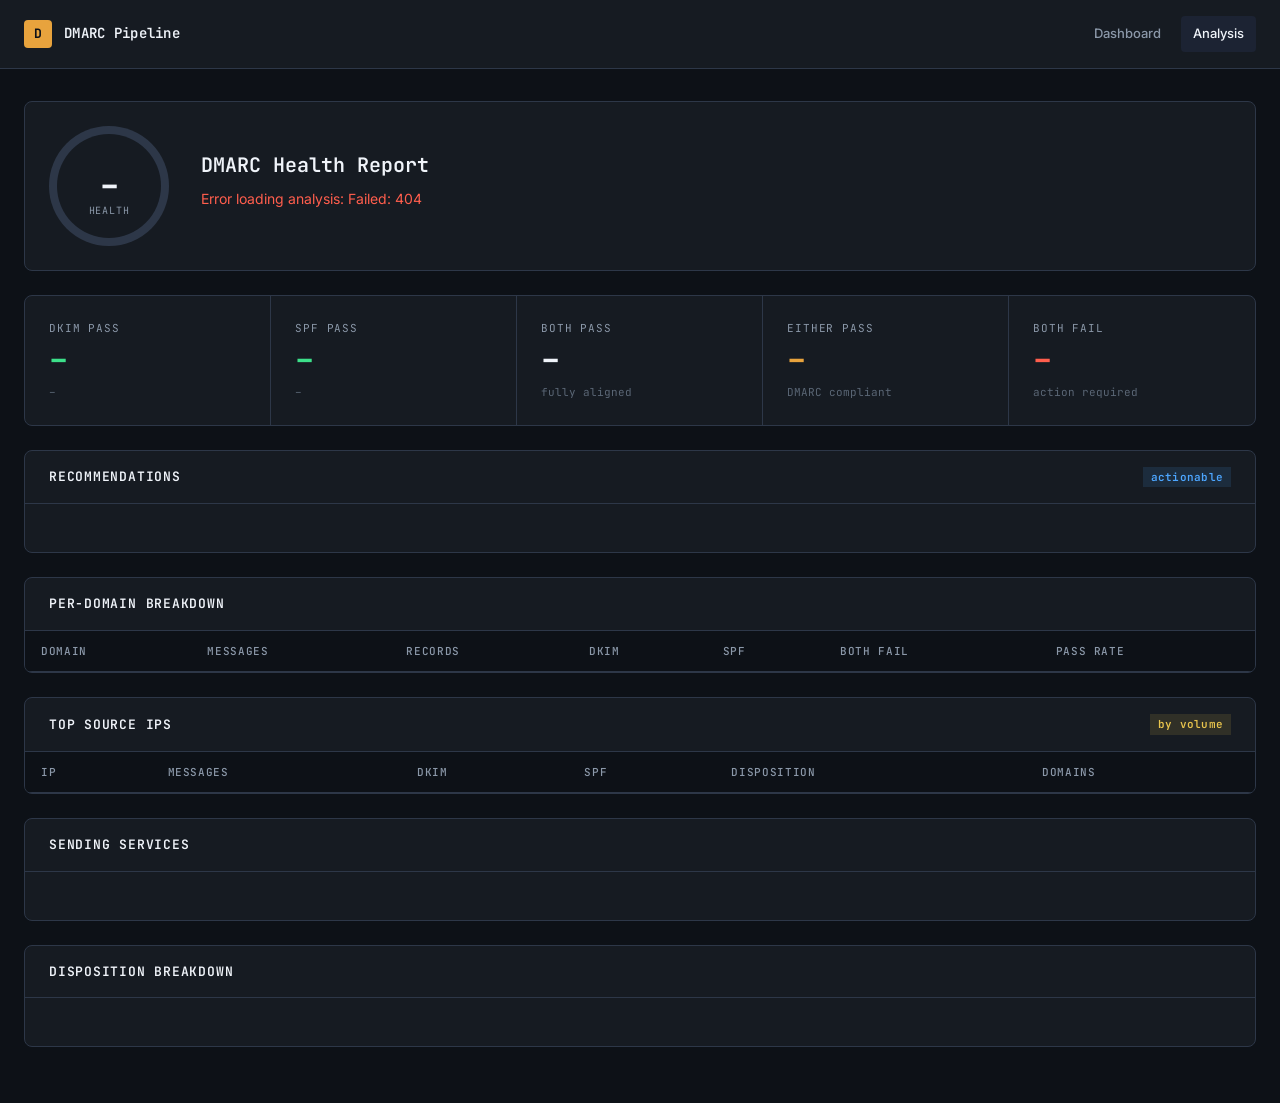
==== templates/analysis.html @ 2011dfd1 "DMARC Pipeline — production-ready release Features: - Multi-file zip support with per-file + collect" ====
<!DOCTYPE html>
<html lang="en">
<head>
  <meta charset="UTF-8" />
  <meta name="viewport" content="width=device-width, initial-scale=1.0" />
  <title>Analysis — DMARC Pipeline</title>
  <link rel="stylesheet" href="/static/style.css" />
</head>
<body>
  <!-- ── Top bar ─────────────────────────────────────────────────────────── -->
  <header class="topbar">
    <div class="topbar-brand">
      <div class="topbar-logo">D</div>
      <span>DMARC Pipeline</span>
    </div>
    <nav class="topbar-nav">
      <a href="/">Dashboard</a>
      <a href="/analysis" class="active">Analysis</a>
    </nav>
  </header>

  <div class="container">
    <!-- ── Health score hero ───────────────────────────────────────────────── -->
    <section class="card" id="health-card">
      <div class="card-body">
        <div style="display: grid; grid-template-columns: auto 1fr; gap: var(--sp-6); align-items: center;">
          <div id="health-ring" style="--score: 0;">
            <span id="health-score">–</span>
            <small>health</small>
          </div>
          <div>
            <h2 style="font-family: var(--font-display); font-size: 20px; font-weight: 600; margin-bottom: var(--sp-2);">
              DMARC Health Report
            </h2>
            <p id="summary-text" style="color: var(--muted); max-width: 70ch;">
              Loading analysis…
            </p>
            <div id="health-meta" style="margin-top: var(--sp-3); font-family: var(--font-utility); font-size: 12px; color: var(--subtle);"></div>
          </div>
        </div>
      </div>
    </section>

    <!-- ── Alignment overview ──────────────────────────────────────────────── -->
    <div class="stat-strip" id="alignment-strip">
      <div class="stat-cell">
        <div class="stat-label">DKIM pass</div>
        <div class="stat-value success" id="dkim-pass">–</div>
        <div class="stat-sub" id="dkim-rate">–</div>
      </div>
      <div class="stat-cell">
        <div class="stat-label">SPF pass</div>
        <div class="stat-value success" id="spf-pass">–</div>
        <div class="stat-sub" id="spf-rate">–</div>
      </div>
      <div class="stat-cell">
        <div class="stat-label">Both pass</div>
        <div class="stat-value" id="both-pass">–</div>
        <div class="stat-sub">fully aligned</div>
      </div>
      <div class="stat-cell">
        <div class="stat-label">Either pass</div>
        <div class="stat-value accent" id="either-pass">–</div>
        <div class="stat-sub" id="either-rate">DMARC compliant</div>
      </div>
      <div class="stat-cell">
        <div class="stat-label">Both fail</div>
        <div class="stat-value danger" id="both-fail">–</div>
        <div class="stat-sub">action required</div>
      </div>
    </div>

    <!-- ── Recommendations ─────────────────────────────────────────────────── -->
    <section class="card" id="recommendations-card">
      <div class="card-header">
        <div class="card-title">Recommendations</div>
        <span class="badge info">actionable</span>
      </div>
      <div id="recommendations" class="card-body"></div>
    </section>

    <!-- ── Per-domain breakdown ────────────────────────────────────────────── -->
    <section class="card">
      <div class="card-header">
        <div class="card-title">Per-domain breakdown</div>
      </div>
      <div class="table-wrap">
        <table id="domains-table">
          <thead>
            <tr>
              <th>Domain</th>
              <th>Messages</th>
              <th>Records</th>
              <th>DKIM</th>
              <th>SPF</th>
              <th>Both fail</th>
              <th>Pass rate</th>
            </tr>
          </thead>
          <tbody></tbody>
        </table>
      </div>
    </section>

    <!-- ── Top source IPs ──────────────────────────────────────────────────── -->
    <section class="card">
      <div class="card-header">
        <div class="card-title">Top source IPs</div>
        <span class="badge warn">by volume</span>
      </div>
      <div class="table-wrap">
        <table id="ips-table">
          <thead>
            <tr>
              <th>IP</th>
              <th>Messages</th>
              <th>DKIM</th>
              <th>SPF</th>
              <th>Disposition</th>
              <th>Domains</th>
            </tr>
          </thead>
          <tbody></tbody>
        </table>
      </div>
    </section>

    <!-- ── Sending services ────────────────────────────────────────────────── -->
    <section class="card">
      <div class="card-header">
        <div class="card-title">Sending services</div>
      </div>
      <div id="services" class="card-body"></div>
    </section>

    <!-- ── Disposition breakdown ───────────────────────────────────────────── -->
    <section class="card">
      <div class="card-header">
        <div class="card-title">Disposition breakdown</div>
      </div>
      <div id="dispositions" class="card-body"></div>
    </section>
  </div>

  <script src="/static/analysis.js"></script>
</body>
</html>
---- static/style.css ----
/* ═══════════════════════════════════════════════════════════════════════════
   DMARC Pipeline — Locked design system
   aesthetic: technical / utilitarian with industrial signage accents
   ═══════════════════════════════════════════════════════════════════════════ */

@import url('https://fonts.googleapis.com/css2?family=Inter:wght@400;500;600&family=JetBrains+Mono:wght@400;500;600;700&display=swap');

:root {
  /* ── Color (locked) ─────────────────────────────────────────────────────── */
  --bg: #0d1117;
  --surface: #161b22;
  --elevated: #1c2333;
  --border: #2d3748;
  --text: #f0f4fa;
  --muted: #8b98a9;
  --subtle: #5a6675;
  --accent: #e8a33d;
  --accent-dim: #3d3426;
  --success: #3ce08a;
  --danger: #ff5e4d;
  --warning: #e8c44d;
  --info: #4da6ff;

  /* ── Type (locked) ──────────────────────────────────────────────────────── */
  --font-display: 'JetBrains Mono', ui-monospace, 'SF Mono', monospace;
  --font-body: 'Inter', system-ui, -apple-system, sans-serif;
  --font-utility: 'JetBrains Mono', ui-monospace, monospace;

  /* ── Scales (locked) ────────────────────────────────────────────────────── */
  --sp-1: 4px; --sp-2: 8px; --sp-3: 12px; --sp-4: 16px;
  --sp-5: 24px; --sp-6: 32px; --sp-7: 48px; --sp-8: 64px;
  --radius-sm: 0px; --radius-md: 4px; --radius-lg: 8px;
  --ease: cubic-bezier(0.16, 1, 0.3, 1);
  --dur-fast: 120ms; --dur-mid: 240ms; --dur-slow: 400ms;
}

/* ── Reset ─────────────────────────────────────────────────────────────────── */

*, *::before, *::after { box-sizing: border-box; margin: 0; padding: 0; }

html { -webkit-font-smoothing: antialiased; -moz-osx-font-smoothing: grayscale; }

body {
  font-family: var(--font-body);
  background: var(--bg);
  color: var(--text);
  line-height: 1.5;
  font-size: 14px;
  min-height: 100vh;
}

/* ── Layout ────────────────────────────────────────────────────────────────── */

.container {
  max-width: 1280px;
  margin: 0 auto;
  padding: var(--sp-6) var(--sp-5);
}

/* ── Top bar ───────────────────────────────────────────────────────────────── */

.topbar {
  display: flex;
  align-items: center;
  justify-content: space-between;
  padding: var(--sp-4) var(--sp-5);
  border-bottom: 1px solid var(--border);
  background: var(--surface);
  position: sticky;
  top: 0;
  z-index: 100;
}

.topbar-brand {
  display: flex;
  align-items: center;
  gap: var(--sp-3);
  font-family: var(--font-display);
  font-weight: 600;
  font-size: 14px;
  letter-spacing: 0.02em;
}

.topbar-logo {
  width: 28px;
  height: 28px;
  background: var(--accent);
  border-radius: var(--radius-md);
  display: grid;
  place-items: center;
  color: var(--bg);
  font-weight: 700;
  font-size: 13px;
}

.topbar-nav {
  display: flex;
  gap: var(--sp-2);
}

.topbar-nav a {
  color: var(--muted);
  text-decoration: none;
  padding: var(--sp-2) var(--sp-3);
  border-radius: var(--radius-md);
  font-size: 13px;
  font-weight: 500;
  transition: color var(--dur-fast) var(--ease), background var(--dur-fast) var(--ease);
}

.topbar-nav a:hover, .topbar-nav a.active {
  color: var(--text);
  background: var(--elevated);
}

/* ── Stat strip (signature element) ────────────────────────────────────────── */

.stat-strip {
  display: grid;
  grid-template-columns: repeat(5, 1fr);
  border: 1px solid var(--border);
  border-radius: var(--radius-lg);
  background: var(--surface);
  margin-bottom: var(--sp-5);
  overflow: hidden;
}

.stat-cell {
  padding: var(--sp-5);
  border-right: 1px solid var(--border);
  position: relative;
  opacity: 0;
  transform: translateY(8px);
  animation: reveal var(--dur-slow) var(--ease) forwards;
}

.stat-cell:nth-child(1) { animation-delay: 0ms; }
.stat-cell:nth-child(2) { animation-delay: 60ms; }
.stat-cell:nth-child(3) { animation-delay: 120ms; }
.stat-cell:nth-child(4) { animation-delay: 180ms; }
.stat-cell:nth-child(5) { animation-delay: 240ms; }

.stat-cell:last-child { border-right: none; }

.stat-label {
  font-family: var(--font-utility);
  font-size: 11px;
  text-transform: uppercase;
  letter-spacing: 0.08em;
  color: var(--muted);
  margin-bottom: var(--sp-2);
}

.stat-value {
  font-family: var(--font-display);
  font-size: 32px;
  font-weight: 600;
  line-height: 1;
  color: var(--text);
  font-variant-numeric: tabular-nums;
}

.stat-value.accent { color: var(--accent); }
.stat-value.success { color: var(--success); }
.stat-value.danger { color: var(--danger); }

.stat-sub {
  font-family: var(--font-utility);
  font-size: 11px;
  color: var(--subtle);
  margin-top: var(--sp-2);
}

/* ── Cards ──────────────────────────────────────────────────────────────────── */

.card {
  background: var(--surface);
  border: 1px solid var(--border);
  border-radius: var(--radius-lg);
  margin-bottom: var(--sp-5);
  overflow: hidden;
}

.card-header {
  display: flex;
  align-items: center;
  justify-content: space-between;
  padding: var(--sp-4) var(--sp-5);
  border-bottom: 1px solid var(--border);
}

.card-title {
  font-family: var(--font-display);
  font-size: 13px;
  font-weight: 600;
  text-transform: uppercase;
  letter-spacing: 0.06em;
  color: var(--text);
}

.card-body { padding: var(--sp-5); }

/* ── Upload / drop zone ─────────────────────────────────────────────────────── */

.upload-card { border-color: var(--accent); }

.drop-zone {
  border: 2px dashed var(--border);
  border-radius: var(--radius-lg);
  padding: var(--sp-7) var(--sp-5);
  text-align: center;
  transition: border-color var(--dur-mid) var(--ease), background var(--dur-mid) var(--ease);
  cursor: pointer;
  position: relative;
}

.drop-zone:hover, .drop-zone.drag-over {
  border-color: var(--accent);
  background: var(--accent-dim);
}

.drop-zone.drag-over::after {
  content: 'Release to upload';
  position: absolute;
  inset: 0;
  display: grid;
  place-items: center;
  background: rgba(232, 163, 61, 0.08);
  font-family: var(--font-display);
  font-size: 13px;
  color: var(--accent);
  letter-spacing: 0.04em;
}

.drop-icon {
  font-size: 2.5rem;
  display: block;
  margin-bottom: var(--sp-3);
  filter: grayscale(0.3);
}

.drop-text { display: block; font-weight: 500; font-size: 15px; }
.drop-or { display: block; color: var(--muted); margin: var(--sp-3) 0; font-size: 12px; }

.browse-btn {
  display: inline-block;
  background: var(--accent);
  color: var(--bg);
  padding: var(--sp-2) var(--sp-4);
  border-radius: var(--radius-md);
  cursor: pointer;
  font-weight: 600;
  font-size: 13px;
  transition: filter var(--dur-fast) var(--ease);
}

.browse-btn:hover { filter: brightness(1.15); }

.file-name {
  margin: var(--sp-3) 0 0;
  font-family: var(--font-utility);
  font-size: 12px;
  color: var(--accent);
  min-height: 1.2em;
}

.upload-actions {
  margin-top: var(--sp-4);
  display: flex;
  align-items: center;
  gap: var(--sp-4);
}

/* ── Buttons ───────────────────────────────────────────────────────────────── */

button, .btn {
  background: var(--accent);
  color: var(--bg);
  border: none;
  padding: var(--sp-2) var(--sp-4);
  border-radius: var(--radius-md);
  cursor: pointer;
  font-weight: 600;
  font-size: 13px;
  font-family: var(--font-body);
  transition: filter var(--dur-fast) var(--ease), opacity var(--dur-fast) var(--ease);
}

button:hover:not(:disabled), .btn:hover { filter: brightness(1.15); }
button:disabled { opacity: 0.35; cursor: not-allowed; }

.btn-ghost {
  background: transparent;
  color: var(--muted);
  border: 1px solid var(--border);
}

.btn-ghost:hover { color: var(--text); border-color: var(--muted); filter: none; }

/* ── Status messages ────────────────────────────────────────────────────────── */

.status { font-size: 13px; color: var(--muted); }
.status.error { color: var(--danger); }
.status.success { color: var(--success); }

/* ── Tables ─────────────────────────────────────────────────────────────────── */

.table-wrap { overflow-x: auto; }

table {
  width: 100%;
  border-collapse: collapse;
  font-size: 13px;
}

th, td {
  text-align: left;
  padding: var(--sp-3) var(--sp-4);
  border-bottom: 1px solid var(--border);
}

th {
  font-family: var(--font-utility);
  font-size: 11px;
  text-transform: uppercase;
  letter-spacing: 0.06em;
  color: var(--muted);
  font-weight: 500;
  background: var(--bg);
  position: sticky;
  top: 0;
}

td {
  font-family: var(--font-utility);
  font-variant-numeric: tabular-nums;
}

tbody tr {
  transition: background var(--dur-fast) var(--ease);
}

tbody tr:hover { background: var(--elevated); }

/* ── Badges ────────────────────────────────────────────────────────────────── */

.badge {
  display: inline-block;
  padding: 2px 8px;
  border-radius: var(--radius-sm);
  font-family: var(--font-utility);
  font-size: 11px;
  font-weight: 600;
  letter-spacing: 0.02em;
}

.badge.pass { background: rgba(60, 224, 138, 0.12); color: var(--success); }
.badge.fail { background: rgba(255, 94, 77, 0.12); color: var(--danger); }
.badge.warn { background: rgba(232, 196, 77, 0.12); color: var(--warning); }
.badge.info { background: rgba(77, 166, 255, 0.12); color: var(--info); }

/* ── Filters ───────────────────────────────────────────────────────────────── */

.filters {
  display: flex;
  gap: var(--sp-3);
  align-items: center;
}

select, input[type="text"] {
  background: var(--bg);
  color: var(--text);
  border: 1px solid var(--border);
  padding: var(--sp-2) var(--sp-3);
  border-radius: var(--radius-md);
  font-family: var(--font-body);
  font-size: 13px;
}

select:focus, input[type="text"]:focus {
  outline: none;
  border-color: var(--accent);
}

/* ── Animations ─────────────────────────────────────────────────────────────── */

@keyframes reveal {
  to { opacity: 1; transform: translateY(0); }
}

@keyframes count-up {
  from { opacity: 0; }
  to { opacity: 1; }
}

@keyframes pulse {
  0%, 100% { opacity: 1; }
  50% { opacity: 0.6; }
}

.fade-in {
  animation: reveal var(--dur-slow) var(--ease) forwards;
}

/* ── Health ring ──────────────────────────────────────────────────────────── */

#health-ring {
  --score: 0;
  width: 120px;
  height: 120px;
  border-radius: 50%;
  background: conic-gradient(
    var(--accent) calc(var(--score) * 1%),
    var(--border) calc(var(--score) * 1%)
  );
  display: grid;
  place-items: center;
  position: relative;
}

#health-ring::before {
  content: '';
  position: absolute;
  inset: 8px;
  background: var(--surface);
  border-radius: 50%;
}

#health-ring span {
  position: relative;
  font-family: var(--font-display);
  font-size: 32px;
  font-weight: 700;
  color: var(--text);
  z-index: 1;
}

#health-ring small {
  position: absolute;
  bottom: 28px;
  font-family: var(--font-utility);
  font-size: 10px;
  text-transform: uppercase;
  letter-spacing: 0.08em;
  color: var(--muted);
  z-index: 1;
}

/* ── Recommendation cards ──────────────────────────────────────────────────── */

.rec-item {
  border: 1px solid var(--border);
  border-left: 3px solid var(--accent);
  border-radius: var(--radius-md);
  padding: var(--sp-4);
  margin-bottom: var(--sp-3);
  transition: background var(--dur-fast) var(--ease);
}

.rec-item:hover { background: var(--elevated); }
.rec-item.success { border-left-color: var(--success); }
.rec-item.warning { border-left-color: var(--warning); }
.rec-item.critical { border-left-color: var(--danger); }
.rec-item.info { border-left-color: var(--info); }

.rec-title {
  font-family: var(--font-display);
  font-size: 13px;
  font-weight: 600;
  margin-bottom: var(--sp-2);
}

.rec-detail {
  color: var(--muted);
  font-size: 13px;
  margin-bottom: var(--sp-2);
}

.rec-action {
  font-family: var(--font-utility);
  font-size: 12px;
  color: var(--accent);
  padding: var(--sp-2) var(--sp-3);
  background: var(--accent-dim);
  border-radius: var(--radius-sm);
  display: inline-block;
}

/* ── Service cards ──────────────────────────────────────────────────────────── */

.service-grid {
  display: grid;
  grid-template-columns: repeat(auto-fill, minmax(200px, 1fr));
  gap: var(--sp-3);
}

.service-card {
  background: var(--bg);
  border: 1px solid var(--border);
  border-radius: var(--radius-md);
  padding: var(--sp-4);
}

.service-name {
  font-family: var(--font-display);
  font-size: 13px;
  font-weight: 600;
  margin-bottom: var(--sp-2);
}

.service-stat {
  font-family: var(--font-utility);
  font-size: 12px;
  color: var(--muted);
}

.service-stat strong {
  color: var(--text);
  font-weight: 600;
}

/* ── Detail grids ──────────────────────────────────────────────────────────── */

.detail-grid {
  display: grid;
  grid-template-columns: repeat(auto-fill, minmax(250px, 1fr));
  gap: 1px;
  background: var(--border);
  border: 1px solid var(--border);
  border-radius: var(--radius-md);
  overflow: hidden;
}

.detail-item {
  background: var(--surface);
  padding: var(--sp-3) var(--sp-4);
}

.detail-item.full-width {
  grid-column: 1 / -1;
}

.detail-key {
  font-family: var(--font-utility);
  font-size: 10px;
  text-transform: uppercase;
  letter-spacing: 0.06em;
  color: var(--muted);
  margin-bottom: var(--sp-1);
}

.detail-value {
  font-family: var(--font-utility);
  font-size: 13px;
  color: var(--text);
  word-break: break-all;
}

.detail-value.large {
  font-size: 18px;
  font-weight: 600;
}

.detail-value.mono {
  font-family: var(--font-display);
}

/* ── Record cards ──────────────────────────────────────────────────────────── */

.record-card {
  border-bottom: 1px solid var(--border);
  padding: var(--sp-4) var(--sp-5);
}

.record-card:last-child {
  border-bottom: none;
}

.record-card-header {
  display: flex;
  justify-content: space-between;
  align-items: center;
  margin-bottom: var(--sp-3);
}

.record-card-title {
  font-family: var(--font-display);
  font-size: 14px;
  font-weight: 600;
}

.record-grid {
  display: grid;
  grid-template-columns: repeat(auto-fill, minmax(200px, 1fr));
  gap: var(--sp-2) var(--sp-4);
}

.record-subsection {
  margin-top: var(--sp-3);
  padding-top: var(--sp-3);
  border-top: 1px solid var(--border);
}

.record-subsection-title {
  font-family: var(--font-display);
  font-size: 11px;
  text-transform: uppercase;
  letter-spacing: 0.06em;
  color: var(--accent);
  margin-bottom: var(--sp-2);
}

.auth-entry {
  background: var(--bg);
  border-radius: var(--radius-md);
  padding: var(--sp-3);
  margin-bottom: var(--sp-2);
}

.auth-entry-row {
  display: flex;
  justify-content: space-between;
  font-family: var(--font-utility);
  font-size: 12px;
  padding: 2px 0;
}

.auth-entry-key {
  color: var(--muted);
}

/* ── Disposition bars ──────────────────────────────────────────────────────── */

.disp-row {
  display: flex;
  align-items: center;
  gap: var(--sp-3);
  margin-bottom: var(--sp-3);
}

.disp-label {
  font-family: var(--font-utility);
  font-size: 12px;
  min-width: 80px;
}

.disp-bar-track {
  flex: 1;
  height: 20px;
  background: var(--bg);
  border-radius: var(--radius-sm);
  overflow: hidden;
  position: relative;
}

.disp-bar-fill {
  height: 100%;
  background: var(--accent);
  border-radius: var(--radius-sm);
  transition: width var(--dur-slow) var(--ease);
}

.disp-bar-fill.success { background: var(--success); }
.disp-bar-fill.danger { background: var(--danger); }
.disp-bar-fill.warn { background: var(--warning); }

.disp-value {
  font-family: var(--font-utility);
  font-size: 12px;
  min-width: 60px;
  text-align: right;
}

/* ── Upload results ─────────────────────────────────────────────────────────── */

.extracted-files {
  display: flex;
  flex-wrap: wrap;
  gap: var(--sp-2);
  margin-bottom: var(--sp-4);
}

.file-chip {
  background: var(--bg);
  border: 1px solid var(--border);
  border-radius: var(--radius-md);
  padding: var(--sp-2) var(--sp-3);
  font-family: var(--font-utility);
  font-size: 12px;
  display: flex;
  align-items: center;
  gap: var(--sp-2);
}

.file-chip::before {
  content: '📄';
  font-size: 14px;
}

.file-chip.failed {
  border-color: var(--danger);
  background: rgba(255, 94, 77, 0.08);
}

.file-chip.skipped {
  border-color: var(--warning);
  background: rgba(232, 196, 77, 0.08);
  opacity: 0.7;
}

.analysis-section {
  margin-top: var(--sp-5);
}

.analysis-section-title {
  font-family: var(--font-display);
  font-size: 12px;
  text-transform: uppercase;
  letter-spacing: 0.06em;
  color: var(--muted);
  margin-bottom: var(--sp-3);
  padding-bottom: var(--sp-2);
  border-bottom: 1px solid var(--border);
}

.per-file-grid {
  display: grid;
  grid-template-columns: repeat(auto-fill, minmax(320px, 1fr));
  gap: var(--sp-4);
  margin-bottom: var(--sp-5);
}

.per-file-card {
  background: var(--bg);
  border: 1px solid var(--border);
  border-radius: var(--radius-md);
  overflow: hidden;
}

.per-file-header {
  padding: var(--sp-3) var(--sp-4);
  border-bottom: 1px solid var(--border);
  font-family: var(--font-utility);
  font-size: 12px;
  display: flex;
  justify-content: space-between;
  align-items: center;
}

.per-file-body {
  padding: var(--sp-4);
}

.per-file-metric {
  display: flex;
  justify-content: space-between;
  padding: var(--sp-2) 0;
  font-family: var(--font-utility);
  font-size: 12px;
  border-bottom: 1px solid var(--border);
}

.per-file-metric:last-child {
  border-bottom: none;
}

.per-file-metric-label {
  color: var(--muted);
}

.per-file-metric-value {
  font-weight: 600;
}

/* ── Collective analysis banner ─────────────────────────────────────────────── */

.collective-banner {
  background: var(--accent-dim);
  border: 1px solid var(--accent);
  border-radius: var(--radius-md);
  padding: var(--sp-4) var(--sp-5);
  margin-bottom: var(--sp-5);
}

.collective-banner-title {
  font-family: var(--font-display);
  font-size: 13px;
  font-weight: 600;
  color: var(--accent);
  margin-bottom: var(--sp-2);
}

.collective-banner-grid {
  display: grid;
  grid-template-columns: repeat(auto-fit, minmax(120px, 1fr));
  gap: var(--sp-4);
  margin-top: var(--sp-3);
}

.collective-stat {
  text-align: center;
}

.collective-stat-value {
  font-family: var(--font-display);
  font-size: 24px;
  font-weight: 600;
  color: var(--text);
}

.collective-stat-label {
  font-family: var(--font-utility);
  font-size: 10px;
  text-transform: uppercase;
  letter-spacing: 0.06em;
  color: var(--muted);
  margin-top: var(--sp-1);
}

/* ── Reduced motion ────────────────────────────────────────────────────────── */

@media (prefers-reduced-motion: reduce) {
  *, *::before, *::after {
    animation-duration: 80ms !important;
    animation-fill-mode: forwards !important;
    transition-duration: 80ms !important;
  }
}

/* ── Responsive ─────────────────────────────────────────────────────────────── */

@media (max-width: 768px) {
  .stat-strip { grid-template-columns: repeat(2, 1fr); }
  .stat-cell:nth-child(2) { border-right: none; }
  .stat-cell:nth-child(3) { border-right: 1px solid var(--border); }
  .stat-cell:nth-child(4) { border-right: none; }
  .container { padding: var(--sp-4) var(--sp-3); }
}
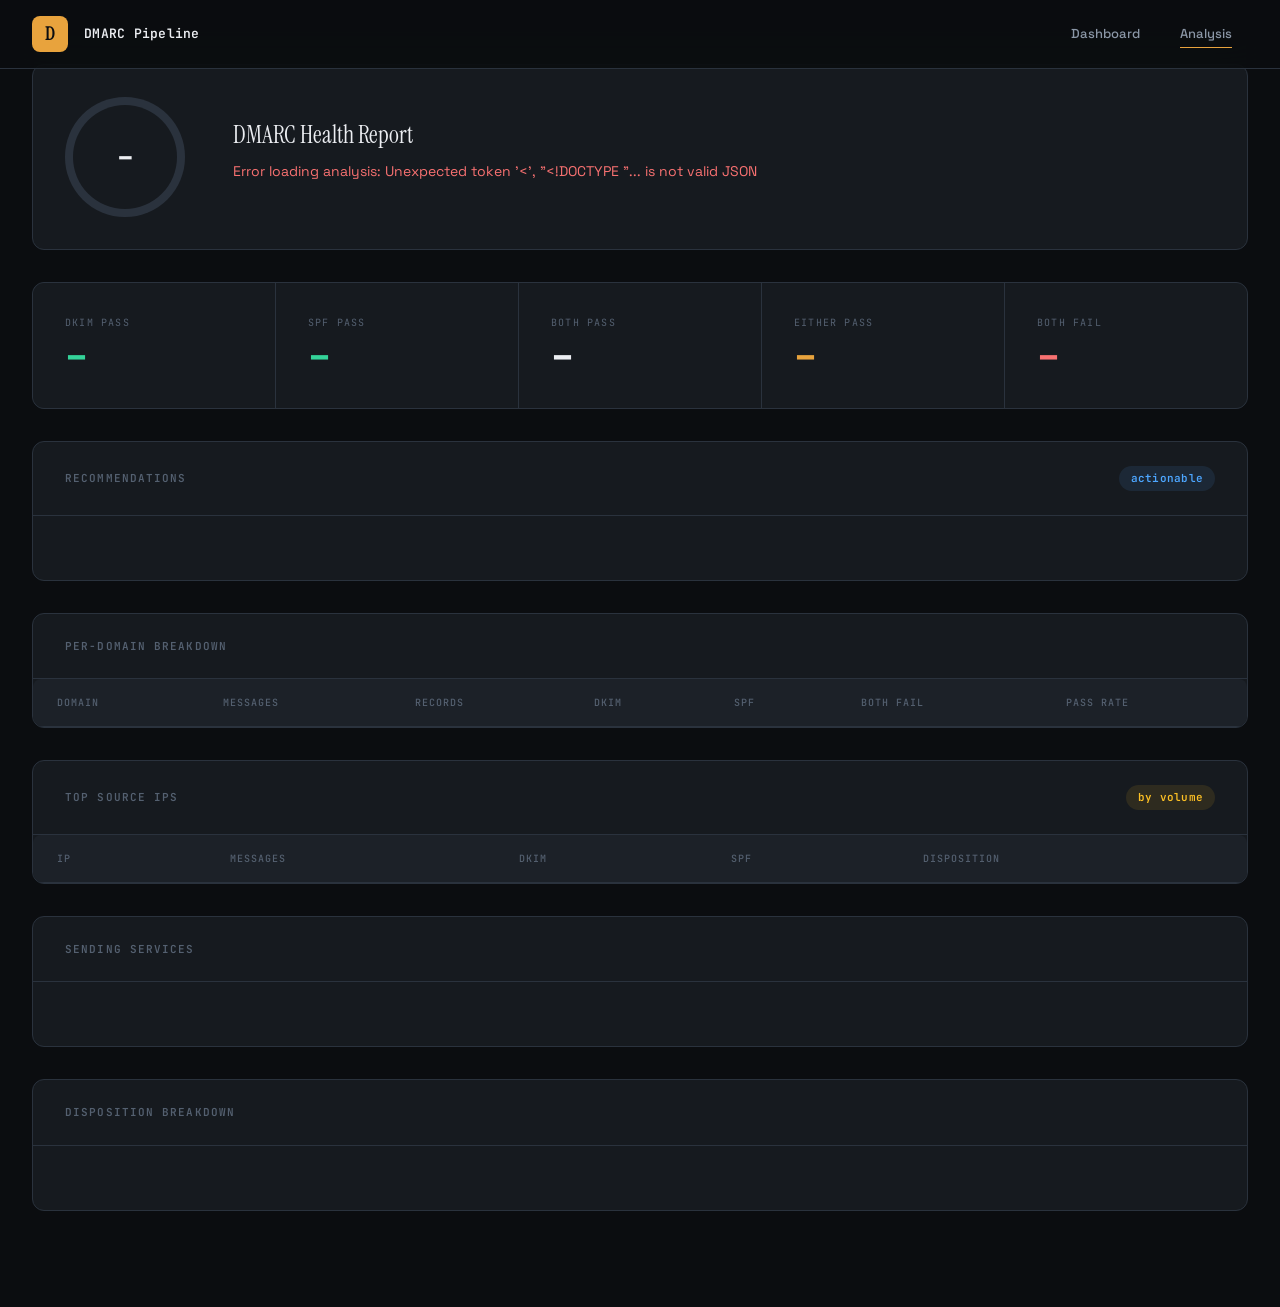
==== commit f121dfed: "Fix analysis page: add sending_services, fix CSS vars - Added _identify_services() to analysis engin" ====
--- a/templates/analysis.html
+++ b/templates/analysis.html
@@ -7,12 +7,11 @@
   <link rel="stylesheet" href="/static/style.css" />
 </head>
 <body>
-  <!-- ── Top bar ─────────────────────────────────────────────────────────── -->
   <header class="topbar">
-    <div class="topbar-brand">
+    <a href="/" class="topbar-brand">
       <div class="topbar-logo">D</div>
       <span>DMARC Pipeline</span>
-    </div>
+    </a>
     <nav class="topbar-nav">
       <a href="/">Dashboard</a>
       <a href="/analysis" class="active">Analysis</a>
@@ -21,57 +20,52 @@
 
   <div class="container">
     <!-- ── Health score hero ───────────────────────────────────────────────── -->
-    <section class="card" id="health-card">
+    <section class="card">
       <div class="card-body">
-        <div style="display: grid; grid-template-columns: auto 1fr; gap: var(--sp-6); align-items: center;">
-          <div id="health-ring" style="--score: 0;">
-            <span id="health-score">–</span>
-            <small>health</small>
+        <div style="display: grid; grid-template-columns: auto 1fr; gap: var(--sp-5); align-items: center;">
+          <div id="health-ring" style="--score: 0; width: 120px; height: 120px; border-radius: 50%; background: conic-gradient(var(--accent) 0%, var(--border) 0%); display: grid; place-items: center; position: relative;">
+            <div style="position: absolute; inset: 8px; background: var(--surface); border-radius: 50%;"></div>
+            <span id="health-score" style="position: relative; font-family: var(--font-mono); font-size: 28px; font-weight: 700;">–</span>
           </div>
           <div>
-            <h2 style="font-family: var(--font-display); font-size: 20px; font-weight: 600; margin-bottom: var(--sp-2);">
+            <h2 style="font-family: var(--font-display); font-size: 24px; font-weight: 400; margin-bottom: var(--sp-1);">
               DMARC Health Report
             </h2>
-            <p id="summary-text" style="color: var(--muted); max-width: 70ch;">
+            <p id="summary-text" style="color: var(--text-dim); max-width: 60ch; font-size: 14px;">
               Loading analysis…
             </p>
-            <div id="health-meta" style="margin-top: var(--sp-3); font-family: var(--font-utility); font-size: 12px; color: var(--subtle);"></div>
+            <div id="health-meta" style="margin-top: var(--sp-2); font-family: var(--font-mono); font-size: 11px; color: var(--text-muted);"></div>
           </div>
         </div>
       </div>
     </section>
 
     <!-- ── Alignment overview ──────────────────────────────────────────────── -->
-    <div class="stat-strip" id="alignment-strip">
+    <div class="stat-strip">
       <div class="stat-cell">
         <div class="stat-label">DKIM pass</div>
         <div class="stat-value success" id="dkim-pass">–</div>
-        <div class="stat-sub" id="dkim-rate">–</div>
       </div>
       <div class="stat-cell">
         <div class="stat-label">SPF pass</div>
         <div class="stat-value success" id="spf-pass">–</div>
-        <div class="stat-sub" id="spf-rate">–</div>
       </div>
       <div class="stat-cell">
         <div class="stat-label">Both pass</div>
         <div class="stat-value" id="both-pass">–</div>
-        <div class="stat-sub">fully aligned</div>
       </div>
       <div class="stat-cell">
         <div class="stat-label">Either pass</div>
         <div class="stat-value accent" id="either-pass">–</div>
-        <div class="stat-sub" id="either-rate">DMARC compliant</div>
       </div>
       <div class="stat-cell">
         <div class="stat-label">Both fail</div>
         <div class="stat-value danger" id="both-fail">–</div>
-        <div class="stat-sub">action required</div>
       </div>
     </div>
 
     <!-- ── Recommendations ─────────────────────────────────────────────────── -->
-    <section class="card" id="recommendations-card">
+    <section class="card">
       <div class="card-header">
         <div class="card-title">Recommendations</div>
         <span class="badge info">actionable</span>
@@ -85,7 +79,7 @@
         <div class="card-title">Per-domain breakdown</div>
       </div>
       <div class="table-wrap">
-        <table id="domains-table">
+        <table>
           <thead>
             <tr>
               <th>Domain</th>
@@ -97,7 +91,7 @@
               <th>Pass rate</th>
             </tr>
           </thead>
-          <tbody></tbody>
+          <tbody id="domains-table"></tbody>
         </table>
       </div>
     </section>
@@ -109,7 +103,7 @@
         <span class="badge warn">by volume</span>
       </div>
       <div class="table-wrap">
-        <table id="ips-table">
+        <table>
           <thead>
             <tr>
               <th>IP</th>
@@ -117,10 +111,9 @@
               <th>DKIM</th>
               <th>SPF</th>
               <th>Disposition</th>
-              <th>Domains</th>
             </tr>
           </thead>
-          <tbody></tbody>
+          <tbody id="ips-table"></tbody>
         </table>
       </div>
     </section>
--- a/static/style.css
+++ b/static/style.css
@@ -1,174 +1,256 @@
 /* ═══════════════════════════════════════════════════════════════════════════
-   DMARC Pipeline — Locked design system
-   aesthetic: technical / utilitarian with industrial signage accents
+   DMARC Pipeline — Awwwards-grade Design System
+   Concept: "See who's sending email as you"
+   Typography IS the design. Motion creates emotion. White space is a weapon.
    ═══════════════════════════════════════════════════════════════════════════ */
 
-@import url('https://fonts.googleapis.com/css2?family=Inter:wght@400;500;600&family=JetBrains+Mono:wght@400;500;600;700&display=swap');
+@import url('https://fonts.googleapis.com/css2?family=Instrument+Serif:ital@0;1&family=Space+Grotesk:wght@300;400;500;600;700&family=JetBrains+Mono:wght@400;500;600;700&display=swap');
 
 :root {
-  /* ── Color (locked) ─────────────────────────────────────────────────────── */
-  --bg: #0d1117;
-  --surface: #161b22;
-  --elevated: #1c2333;
-  --border: #2d3748;
-  --text: #f0f4fa;
-  --muted: #8b98a9;
-  --subtle: #5a6675;
+  /* ── Color (never pure black/white) ────────────────────────────────────── */
+  --bg: #0b0d10;
+  --bg-2: #111418;
+  --surface: #161a1f;
+  --surface-2: #1c2128;
+  --elevated: #222831;
+  --border: #2a323d;
+  --border-bright: #3a4654;
+  --text: #eceef2;
+  --text-dim: #8b97a7;
+  --text-muted: #546070;
   --accent: #e8a33d;
-  --accent-dim: #3d3426;
-  --success: #3ce08a;
-  --danger: #ff5e4d;
-  --warning: #e8c44d;
-  --info: #4da6ff;
-
-  /* ── Type (locked) ──────────────────────────────────────────────────────── */
-  --font-display: 'JetBrains Mono', ui-monospace, 'SF Mono', monospace;
-  --font-body: 'Inter', system-ui, -apple-system, sans-serif;
-  --font-utility: 'JetBrains Mono', ui-monospace, monospace;
-
-  /* ── Scales (locked) ────────────────────────────────────────────────────── */
-  --sp-1: 4px; --sp-2: 8px; --sp-3: 12px; --sp-4: 16px;
-  --sp-5: 24px; --sp-6: 32px; --sp-7: 48px; --sp-8: 64px;
-  --radius-sm: 0px; --radius-md: 4px; --radius-lg: 8px;
-  --ease: cubic-bezier(0.16, 1, 0.3, 1);
-  --dur-fast: 120ms; --dur-mid: 240ms; --dur-slow: 400ms;
+  --accent-glow: rgba(232, 163, 61, 0.15);
+  --accent-dim: #2a2218;
+  --success: #34d399;
+  --success-glow: rgba(52, 211, 153, 0.12);
+  --danger: #f87171;
+  --danger-glow: rgba(248, 113, 113, 0.12);
+  --warning: #fbbf24;
+
+  /* ── Typography (dramatic scale contrast: 10:1+) ──────────────────────── */
+  --font-display: 'Instrument Serif', 'Georgia', serif;
+  --font-body: 'Space Grotesk', system-ui, sans-serif;
+  --font-mono: 'JetBrains Mono', ui-monospace, monospace;
+
+  /* ── Spacing (8px base) ────────────────────────────────────────────────── */
+  --sp-1: 8px; --sp-2: 16px; --sp-3: 24px; --sp-4: 32px;
+  --sp-5: 48px; --sp-6: 64px; --sp-7: 96px; --sp-8: 128px;
+
+  /* ── Motion (custom easing only) ───────────────────────────────────────── */
+  --ease-out: cubic-bezier(0.16, 1, 0.3, 1);
+  --ease-in-out: cubic-bezier(0.87, 0, 0.13, 1);
+  --ease-bounce: cubic-bezier(0.34, 1.56, 0.64, 1);
+  --dur-fast: 200ms;
+  --dur-mid: 400ms;
+  --dur-slow: 700ms;
+
+  /* ── Radius ────────────────────────────────────────────────────────────── */
+  --r-sm: 4px; --r-md: 8px; --r-lg: 12px; --r-xl: 20px;
 }
 
 /* ── Reset ─────────────────────────────────────────────────────────────────── */
 
 *, *::before, *::after { box-sizing: border-box; margin: 0; padding: 0; }
-
-html { -webkit-font-smoothing: antialiased; -moz-osx-font-smoothing: grayscale; }
-
+html { -webkit-font-smoothing: antialiased; scroll-behavior: smooth; }
 body {
   font-family: var(--font-body);
   background: var(--bg);
   color: var(--text);
   line-height: 1.5;
-  font-size: 14px;
+  font-size: 16px;
   min-height: 100vh;
-}
+  overflow-x: hidden;
+}
+
+::selection { background: var(--accent); color: var(--bg); }
 
 /* ── Layout ────────────────────────────────────────────────────────────────── */
 
 .container {
   max-width: 1280px;
   margin: 0 auto;
-  padding: var(--sp-6) var(--sp-5);
-}
-
-/* ── Top bar ───────────────────────────────────────────────────────────────── */
+  padding: var(--sp-6) var(--sp-4);
+}
+
+/* ── Navigation ─────────────────────────────────────────────────────────────── */
 
 .topbar {
   display: flex;
   align-items: center;
   justify-content: space-between;
-  padding: var(--sp-4) var(--sp-5);
+  padding: var(--sp-2) var(--sp-4);
   border-bottom: 1px solid var(--border);
-  background: var(--surface);
-  position: sticky;
+  background: rgba(11, 13, 16, 0.85);
+  backdrop-filter: blur(20px);
+  position: fixed;
   top: 0;
+  left: 0;
+  right: 0;
   z-index: 100;
 }
 
 .topbar-brand {
   display: flex;
   align-items: center;
-  gap: var(--sp-3);
-  font-family: var(--font-display);
+  gap: var(--sp-2);
+  font-family: var(--font-mono);
   font-weight: 600;
-  font-size: 14px;
+  font-size: 13px;
   letter-spacing: 0.02em;
+  text-decoration: none;
+  color: var(--text);
 }
 
 .topbar-logo {
-  width: 28px;
-  height: 28px;
+  width: 36px;
+  height: 36px;
   background: var(--accent);
-  border-radius: var(--radius-md);
+  border-radius: var(--r-md);
   display: grid;
   place-items: center;
   color: var(--bg);
   font-weight: 700;
-  font-size: 13px;
+  font-family: var(--font-display);
+  font-size: 18px;
+  transition: transform var(--dur-mid) var(--ease-bounce);
+}
+
+.topbar-brand:hover .topbar-logo {
+  transform: scale(1.1) rotate(-3deg);
 }
 
 .topbar-nav {
   display: flex;
-  gap: var(--sp-2);
+  gap: var(--sp-1);
 }
 
 .topbar-nav a {
-  color: var(--muted);
+  color: var(--text-dim);
   text-decoration: none;
-  padding: var(--sp-2) var(--sp-3);
-  border-radius: var(--radius-md);
+  padding: var(--sp-1) var(--sp-2);
+  border-radius: var(--r-sm);
   font-size: 13px;
   font-weight: 500;
-  transition: color var(--dur-fast) var(--ease), background var(--dur-fast) var(--ease);
-}
-
-.topbar-nav a:hover, .topbar-nav a.active {
+  transition: all var(--dur-fast) var(--ease-out);
+  position: relative;
+}
+
+.topbar-nav a::after {
+  content: '';
+  position: absolute;
+  bottom: 4px;
+  left: var(--sp-2);
+  right: var(--sp-2);
+  height: 1px;
+  background: var(--accent);
+  transform: scaleX(0);
+  transition: transform var(--dur-mid) var(--ease-out);
+}
+
+.topbar-nav a:hover {
   color: var(--text);
-  background: var(--elevated);
-}
-
-/* ── Stat strip (signature element) ────────────────────────────────────────── */
-
-.stat-strip {
-  display: grid;
-  grid-template-columns: repeat(5, 1fr);
-  border: 1px solid var(--border);
-  border-radius: var(--radius-lg);
-  background: var(--surface);
-  margin-bottom: var(--sp-5);
-  overflow: hidden;
-}
-
-.stat-cell {
-  padding: var(--sp-5);
-  border-right: 1px solid var(--border);
+}
+
+.topbar-nav a:hover::after,
+.topbar-nav a.active::after {
+  transform: scaleX(1);
+}
+
+/* ── Hero (signature moment) ────────────────────────────────────────────────── */
+
+.hero {
+  min-height: 100vh;
+  display: flex;
+  flex-direction: column;
+  justify-content: center;
+  align-items: center;
+  text-align: center;
+  padding: var(--sp-8) var(--sp-4);
   position: relative;
+}
+
+.hero::before {
+  content: '';
+  position: absolute;
+  inset: 0;
+  background: radial-gradient(ellipse at center, var(--accent-glow) 0%, transparent 50%);
+  pointer-events: none;
+}
+
+.hero-label {
+  font-family: var(--font-mono);
+  font-size: 11px;
+  font-weight: 500;
+  text-transform: uppercase;
+  letter-spacing: 0.15em;
+  color: var(--accent);
+  margin-bottom: var(--sp-4);
   opacity: 0;
-  transform: translateY(8px);
-  animation: reveal var(--dur-slow) var(--ease) forwards;
-}
-
-.stat-cell:nth-child(1) { animation-delay: 0ms; }
-.stat-cell:nth-child(2) { animation-delay: 60ms; }
-.stat-cell:nth-child(3) { animation-delay: 120ms; }
-.stat-cell:nth-child(4) { animation-delay: 180ms; }
-.stat-cell:nth-child(5) { animation-delay: 240ms; }
-
-.stat-cell:last-child { border-right: none; }
-
-.stat-label {
-  font-family: var(--font-utility);
-  font-size: 11px;
+  animation: fadeInUp 0.8s var(--ease-out) 0.2s forwards;
+}
+
+.hero-title {
+  font-family: var(--font-display);
+  font-size: clamp(48px, 10vw, 140px);
+  font-weight: 400;
+  line-height: 0.95;
+  letter-spacing: -0.02em;
+  color: var(--text);
+  max-width: 12ch;
+  margin-bottom: var(--sp-4);
+  opacity: 0;
+  animation: fadeInUp 1s var(--ease-out) 0.4s forwards;
+}
+
+.hero-title em {
+  font-style: italic;
+  color: var(--accent);
+}
+
+.hero-subtitle {
+  font-family: var(--font-body);
+  font-size: clamp(16px, 2vw, 20px);
+  font-weight: 300;
+  line-height: 1.6;
+  color: var(--text-dim);
+  max-width: 50ch;
+  margin-bottom: var(--sp-6);
+  opacity: 0;
+  animation: fadeInUp 1s var(--ease-out) 0.6s forwards;
+}
+
+.hero-cta {
+  display: flex;
+  gap: var(--sp-2);
+  opacity: 0;
+  animation: fadeInUp 1s var(--ease-out) 0.8s forwards;
+}
+
+.hero-stats {
+  display: flex;
+  gap: var(--sp-6);
+  margin-top: var(--sp-8);
+  opacity: 0;
+  animation: fadeInUp 1s var(--ease-out) 1s forwards;
+}
+
+.hero-stat { text-align: center; }
+
+.hero-stat-value {
+  font-family: var(--font-mono);
+  font-size: clamp(24px, 4vw, 48px);
+  font-weight: 700;
+  color: var(--text);
+  letter-spacing: -0.02em;
+}
+
+.hero-stat-label {
+  font-family: var(--font-mono);
+  font-size: 10px;
+  color: var(--text-muted);
   text-transform: uppercase;
-  letter-spacing: 0.08em;
-  color: var(--muted);
-  margin-bottom: var(--sp-2);
-}
-
-.stat-value {
-  font-family: var(--font-display);
-  font-size: 32px;
-  font-weight: 600;
-  line-height: 1;
-  color: var(--text);
-  font-variant-numeric: tabular-nums;
-}
-
-.stat-value.accent { color: var(--accent); }
-.stat-value.success { color: var(--success); }
-.stat-value.danger { color: var(--danger); }
-
-.stat-sub {
-  font-family: var(--font-utility);
-  font-size: 11px;
-  color: var(--subtle);
-  margin-top: var(--sp-2);
+  letter-spacing: 0.1em;
+  margin-top: var(--sp-1);
 }
 
 /* ── Cards ──────────────────────────────────────────────────────────────────── */
@@ -176,100 +258,199 @@
 .card {
   background: var(--surface);
   border: 1px solid var(--border);
-  border-radius: var(--radius-lg);
-  margin-bottom: var(--sp-5);
+  border-radius: var(--r-lg);
+  margin-bottom: var(--sp-4);
   overflow: hidden;
+  transition: all var(--dur-mid) var(--ease-out);
+}
+
+.card:hover {
+  border-color: var(--border-bright);
+  box-shadow: 0 8px 40px rgba(0, 0, 0, 0.3);
+  transform: translateY(-2px);
 }
 
 .card-header {
   display: flex;
   align-items: center;
   justify-content: space-between;
-  padding: var(--sp-4) var(--sp-5);
+  padding: var(--sp-3) var(--sp-4);
   border-bottom: 1px solid var(--border);
 }
 
 .card-title {
-  font-family: var(--font-display);
-  font-size: 13px;
+  font-family: var(--font-mono);
+  font-size: 11px;
   font-weight: 600;
   text-transform: uppercase;
-  letter-spacing: 0.06em;
-  color: var(--text);
-}
-
-.card-body { padding: var(--sp-5); }
-
-/* ── Upload / drop zone ─────────────────────────────────────────────────────── */
-
-.upload-card { border-color: var(--accent); }
+  letter-spacing: 0.1em;
+  color: var(--text-muted);
+}
+
+.card-body { padding: var(--sp-4); }
+
+/* ── Upload zone ────────────────────────────────────────────────────────────── */
+
+.upload-card {
+  border-color: rgba(232, 163, 61, 0.25);
+  background: linear-gradient(160deg, var(--surface) 0%, rgba(232, 163, 61, 0.03) 100%);
+}
 
 .drop-zone {
-  border: 2px dashed var(--border);
-  border-radius: var(--radius-lg);
+  border: 2px dashed var(--border-bright);
+  border-radius: var(--r-xl);
   padding: var(--sp-7) var(--sp-5);
   text-align: center;
-  transition: border-color var(--dur-mid) var(--ease), background var(--dur-mid) var(--ease);
+  transition: all var(--dur-mid) var(--ease-out);
   cursor: pointer;
   position: relative;
+  overflow: hidden;
+}
+
+.drop-zone::before {
+  content: '';
+  position: absolute;
+  inset: 0;
+  background: radial-gradient(circle at center, var(--accent-glow) 0%, transparent 60%);
+  opacity: 0;
+  transition: opacity var(--dur-mid) var(--ease-out);
 }
 
 .drop-zone:hover, .drop-zone.drag-over {
   border-color: var(--accent);
-  background: var(--accent-dim);
-}
-
-.drop-zone.drag-over::after {
-  content: 'Release to upload';
-  position: absolute;
-  inset: 0;
-  display: grid;
-  place-items: center;
-  background: rgba(232, 163, 61, 0.08);
-  font-family: var(--font-display);
-  font-size: 13px;
-  color: var(--accent);
-  letter-spacing: 0.04em;
-}
-
-.drop-icon {
-  font-size: 2.5rem;
-  display: block;
-  margin-bottom: var(--sp-3);
-  filter: grayscale(0.3);
-}
-
-.drop-text { display: block; font-weight: 500; font-size: 15px; }
-.drop-or { display: block; color: var(--muted); margin: var(--sp-3) 0; font-size: 12px; }
+  transform: scale(1.02);
+}
+
+.drop-zone:hover::before, .drop-zone.drag-over::before {
+  opacity: 1;
+}
+
+.drop-icon { font-size: 3rem; display: block; margin-bottom: var(--sp-3); position: relative; }
+.drop-text { display: block; font-size: 18px; font-weight: 500; margin-bottom: var(--sp-1); position: relative; }
+.drop-or { display: block; color: var(--text-muted); margin: var(--sp-3) 0; font-size: 13px; position: relative; }
 
 .browse-btn {
   display: inline-block;
   background: var(--accent);
   color: var(--bg);
   padding: var(--sp-2) var(--sp-4);
-  border-radius: var(--radius-md);
+  border-radius: var(--r-md);
   cursor: pointer;
   font-weight: 600;
-  font-size: 13px;
-  transition: filter var(--dur-fast) var(--ease);
-}
-
-.browse-btn:hover { filter: brightness(1.15); }
+  font-size: 14px;
+  position: relative;
+  transition: all var(--dur-fast) var(--ease-out);
+}
+
+.browse-btn:hover {
+  transform: translateY(-2px);
+  box-shadow: 0 8px 24px var(--accent-glow);
+}
 
 .file-name {
   margin: var(--sp-3) 0 0;
-  font-family: var(--font-utility);
+  font-family: var(--font-mono);
   font-size: 12px;
   color: var(--accent);
-  min-height: 1.2em;
-}
-
-.upload-actions {
-  margin-top: var(--sp-4);
-  display: flex;
+  position: relative;
+}
+
+/* ── Stat strip ─────────────────────────────────────────────────────────────── */
+
+.stat-strip {
+  display: grid;
+  grid-template-columns: repeat(5, 1fr);
+  gap: 1px;
+  background: var(--border);
+  border: 1px solid var(--border);
+  border-radius: var(--r-lg);
+  margin-bottom: var(--sp-4);
+  overflow: hidden;
+}
+
+.stat-cell {
+  padding: var(--sp-4);
+  background: var(--surface);
+  opacity: 0;
+  transform: translateY(20px);
+  animation: fadeInUp var(--dur-slow) var(--ease-out) forwards;
+}
+
+.stat-cell:nth-child(1) { animation-delay: 0.1s; }
+.stat-cell:nth-child(2) { animation-delay: 0.2s; }
+.stat-cell:nth-child(3) { animation-delay: 0.3s; }
+.stat-cell:nth-child(4) { animation-delay: 0.4s; }
+.stat-cell:nth-child(5) { animation-delay: 0.5s; }
+
+.stat-label {
+  font-family: var(--font-mono);
+  font-size: 10px;
+  text-transform: uppercase;
+  letter-spacing: 0.12em;
+  color: var(--text-muted);
+  margin-bottom: var(--sp-1);
+}
+
+.stat-value {
+  font-family: var(--font-mono);
+  font-size: clamp(24px, 3vw, 40px);
+  font-weight: 700;
+  line-height: 1;
+  font-variant-numeric: tabular-nums;
+}
+
+.stat-value.accent { color: var(--accent); }
+.stat-value.success { color: var(--success); }
+.stat-value.danger { color: var(--danger); }
+
+/* ── Badges ────────────────────────────────────────────────────────────────── */
+
+.badge {
+  display: inline-flex;
   align-items: center;
-  gap: var(--sp-4);
-}
+  padding: 4px 12px;
+  border-radius: 100px;
+  font-family: var(--font-mono);
+  font-size: 11px;
+  font-weight: 600;
+  letter-spacing: 0.02em;
+}
+
+.badge.pass { background: var(--success-glow); color: var(--success); }
+.badge.fail { background: var(--danger-glow); color: var(--danger); }
+.badge.warn { background: rgba(251, 191, 36, 0.1); color: var(--warning); }
+.badge.info { background: rgba(77, 166, 255, 0.1); color: #4da6ff; }
+
+/* ── Tables ─────────────────────────────────────────────────────────────────── */
+
+.table-wrap { overflow-x: auto; border-radius: var(--r-md); }
+
+table {
+  width: 100%;
+  border-collapse: collapse;
+  font-size: 14px;
+}
+
+th, td {
+  text-align: left;
+  padding: var(--sp-2) var(--sp-3);
+  border-bottom: 1px solid var(--border);
+}
+
+th {
+  font-family: var(--font-mono);
+  font-size: 10px;
+  text-transform: uppercase;
+  letter-spacing: 0.1em;
+  color: var(--text-muted);
+  font-weight: 500;
+  background: var(--surface-2);
+}
+
+td { font-family: var(--font-mono); font-variant-numeric: tabular-nums; }
+
+tbody tr { transition: background var(--dur-fast) var(--ease-out); }
+tbody tr:hover { background: var(--surface-2); }
 
 /* ── Buttons ───────────────────────────────────────────────────────────────── */
 
@@ -278,561 +459,145 @@
   color: var(--bg);
   border: none;
   padding: var(--sp-2) var(--sp-4);
-  border-radius: var(--radius-md);
+  border-radius: var(--r-md);
   cursor: pointer;
   font-weight: 600;
-  font-size: 13px;
+  font-size: 14px;
   font-family: var(--font-body);
-  transition: filter var(--dur-fast) var(--ease), opacity var(--dur-fast) var(--ease);
-}
-
-button:hover:not(:disabled), .btn:hover { filter: brightness(1.15); }
-button:disabled { opacity: 0.35; cursor: not-allowed; }
+  transition: all var(--dur-fast) var(--ease-out);
+}
+
+button:hover:not(:disabled), .btn:hover {
+  transform: translateY(-2px);
+  box-shadow: 0 8px 24px var(--accent-glow);
+}
+
+button:disabled { opacity: 0.4; cursor: not-allowed; }
 
 .btn-ghost {
   background: transparent;
-  color: var(--muted);
+  color: var(--text-dim);
   border: 1px solid var(--border);
 }
 
-.btn-ghost:hover { color: var(--text); border-color: var(--muted); filter: none; }
-
-/* ── Status messages ────────────────────────────────────────────────────────── */
-
-.status { font-size: 13px; color: var(--muted); }
-.status.error { color: var(--danger); }
-.status.success { color: var(--success); }
-
-/* ── Tables ─────────────────────────────────────────────────────────────────── */
-
-.table-wrap { overflow-x: auto; }
-
-table {
-  width: 100%;
-  border-collapse: collapse;
-  font-size: 13px;
-}
-
-th, td {
-  text-align: left;
+.btn-ghost:hover {
+  color: var(--text);
+  border-color: var(--border-bright);
+  transform: none;
+  box-shadow: none;
+}
+
+/* ── Detail grid ────────────────────────────────────────────────────────────── */
+
+.detail-grid {
+  display: grid;
+  grid-template-columns: repeat(auto-fill, minmax(240px, 1fr));
+  gap: 1px;
+  background: var(--border);
+  border: 1px solid var(--border);
+  border-radius: var(--r-md);
+  overflow: hidden;
+}
+
+.detail-item { background: var(--surface); padding: var(--sp-2) var(--sp-3); }
+.detail-key { font-family: var(--font-mono); font-size: 10px; text-transform: uppercase; letter-spacing: 0.08em; color: var(--text-muted); margin-bottom: 4px; }
+.detail-value { font-family: var(--font-mono); font-size: 13px; word-break: break-all; }
+
+/* ── Record cards ──────────────────────────────────────────────────────────── */
+
+.record-card {
+  border-bottom: 1px solid var(--border);
   padding: var(--sp-3) var(--sp-4);
-  border-bottom: 1px solid var(--border);
-}
-
-th {
-  font-family: var(--font-utility);
-  font-size: 11px;
-  text-transform: uppercase;
-  letter-spacing: 0.06em;
-  color: var(--muted);
-  font-weight: 500;
-  background: var(--bg);
-  position: sticky;
-  top: 0;
-}
-
-td {
-  font-family: var(--font-utility);
-  font-variant-numeric: tabular-nums;
-}
-
-tbody tr {
-  transition: background var(--dur-fast) var(--ease);
-}
-
-tbody tr:hover { background: var(--elevated); }
-
-/* ── Badges ────────────────────────────────────────────────────────────────── */
-
-.badge {
-  display: inline-block;
-  padding: 2px 8px;
-  border-radius: var(--radius-sm);
-  font-family: var(--font-utility);
-  font-size: 11px;
-  font-weight: 600;
-  letter-spacing: 0.02em;
-}
-
-.badge.pass { background: rgba(60, 224, 138, 0.12); color: var(--success); }
-.badge.fail { background: rgba(255, 94, 77, 0.12); color: var(--danger); }
-.badge.warn { background: rgba(232, 196, 77, 0.12); color: var(--warning); }
-.badge.info { background: rgba(77, 166, 255, 0.12); color: var(--info); }
-
-/* ── Filters ───────────────────────────────────────────────────────────────── */
-
-.filters {
-  display: flex;
-  gap: var(--sp-3);
-  align-items: center;
-}
-
-select, input[type="text"] {
-  background: var(--bg);
-  color: var(--text);
-  border: 1px solid var(--border);
-  padding: var(--sp-2) var(--sp-3);
-  border-radius: var(--radius-md);
-  font-family: var(--font-body);
-  font-size: 13px;
-}
-
-select:focus, input[type="text"]:focus {
-  outline: none;
-  border-color: var(--accent);
-}
-
-/* ── Animations ─────────────────────────────────────────────────────────────── */
-
-@keyframes reveal {
-  to { opacity: 1; transform: translateY(0); }
-}
-
-@keyframes count-up {
-  from { opacity: 0; }
-  to { opacity: 1; }
-}
-
-@keyframes pulse {
-  0%, 100% { opacity: 1; }
-  50% { opacity: 0.6; }
-}
-
-.fade-in {
-  animation: reveal var(--dur-slow) var(--ease) forwards;
-}
-
-/* ── Health ring ──────────────────────────────────────────────────────────── */
-
-#health-ring {
-  --score: 0;
-  width: 120px;
-  height: 120px;
-  border-radius: 50%;
-  background: conic-gradient(
-    var(--accent) calc(var(--score) * 1%),
-    var(--border) calc(var(--score) * 1%)
-  );
-  display: grid;
-  place-items: center;
-  position: relative;
-}
-
-#health-ring::before {
-  content: '';
-  position: absolute;
-  inset: 8px;
-  background: var(--surface);
-  border-radius: 50%;
-}
-
-#health-ring span {
-  position: relative;
-  font-family: var(--font-display);
-  font-size: 32px;
-  font-weight: 700;
-  color: var(--text);
-  z-index: 1;
-}
-
-#health-ring small {
-  position: absolute;
-  bottom: 28px;
-  font-family: var(--font-utility);
-  font-size: 10px;
-  text-transform: uppercase;
-  letter-spacing: 0.08em;
-  color: var(--muted);
-  z-index: 1;
-}
-
-/* ── Recommendation cards ──────────────────────────────────────────────────── */
+  transition: background var(--dur-fast) var(--ease-out);
+}
+
+.record-card:last-child { border-bottom: none; }
+.record-card:hover { background: var(--surface-2); }
+
+.record-header { display: flex; justify-content: space-between; align-items: center; margin-bottom: var(--sp-2); }
+.record-title { font-family: var(--font-mono); font-size: 14px; font-weight: 600; }
+
+.record-grid { display: grid; grid-template-columns: repeat(auto-fill, minmax(180px, 1fr)); gap: var(--sp-1) var(--sp-3); }
+
+.subsection { margin-top: var(--sp-3); padding-top: var(--sp-3); border-top: 1px solid var(--border); }
+.subsection-title { font-family: var(--font-mono); font-size: 10px; text-transform: uppercase; letter-spacing: 0.08em; color: var(--accent); margin-bottom: var(--sp-2); }
+
+.auth-entry { background: var(--bg-2); border-radius: var(--r-sm); padding: var(--sp-2); margin-bottom: var(--sp-1); }
+.auth-row { display: flex; justify-content: space-between; font-family: var(--font-mono); font-size: 12px; padding: 2px 0; }
+.auth-key { color: var(--text-muted); }
+
+/* ── Recommendations ────────────────────────────────────────────────────────── */
 
 .rec-item {
   border: 1px solid var(--border);
   border-left: 3px solid var(--accent);
-  border-radius: var(--radius-md);
-  padding: var(--sp-4);
-  margin-bottom: var(--sp-3);
-  transition: background var(--dur-fast) var(--ease);
-}
-
-.rec-item:hover { background: var(--elevated); }
-.rec-item.success { border-left-color: var(--success); }
-.rec-item.warning { border-left-color: var(--warning); }
-.rec-item.critical { border-left-color: var(--danger); }
-.rec-item.info { border-left-color: var(--info); }
-
-.rec-title {
-  font-family: var(--font-display);
-  font-size: 13px;
-  font-weight: 600;
-  margin-bottom: var(--sp-2);
-}
-
-.rec-detail {
-  color: var(--muted);
-  font-size: 13px;
-  margin-bottom: var(--sp-2);
-}
-
-.rec-action {
-  font-family: var(--font-utility);
-  font-size: 12px;
-  color: var(--accent);
-  padding: var(--sp-2) var(--sp-3);
-  background: var(--accent-dim);
-  border-radius: var(--radius-sm);
-  display: inline-block;
-}
-
-/* ── Service cards ──────────────────────────────────────────────────────────── */
-
-.service-grid {
-  display: grid;
-  grid-template-columns: repeat(auto-fill, minmax(200px, 1fr));
-  gap: var(--sp-3);
-}
-
-.service-card {
-  background: var(--bg);
-  border: 1px solid var(--border);
-  border-radius: var(--radius-md);
-  padding: var(--sp-4);
-}
-
-.service-name {
-  font-family: var(--font-display);
-  font-size: 13px;
-  font-weight: 600;
-  margin-bottom: var(--sp-2);
-}
-
-.service-stat {
-  font-family: var(--font-utility);
-  font-size: 12px;
-  color: var(--muted);
-}
-
-.service-stat strong {
-  color: var(--text);
-  font-weight: 600;
-}
-
-/* ── Detail grids ──────────────────────────────────────────────────────────── */
-
-.detail-grid {
-  display: grid;
-  grid-template-columns: repeat(auto-fill, minmax(250px, 1fr));
-  gap: 1px;
-  background: var(--border);
-  border: 1px solid var(--border);
-  border-radius: var(--radius-md);
-  overflow: hidden;
-}
-
-.detail-item {
-  background: var(--surface);
-  padding: var(--sp-3) var(--sp-4);
-}
-
-.detail-item.full-width {
-  grid-column: 1 / -1;
-}
-
-.detail-key {
-  font-family: var(--font-utility);
-  font-size: 10px;
-  text-transform: uppercase;
-  letter-spacing: 0.06em;
-  color: var(--muted);
-  margin-bottom: var(--sp-1);
-}
-
-.detail-value {
-  font-family: var(--font-utility);
-  font-size: 13px;
-  color: var(--text);
-  word-break: break-all;
-}
-
-.detail-value.large {
-  font-size: 18px;
-  font-weight: 600;
-}
-
-.detail-value.mono {
-  font-family: var(--font-display);
-}
-
-/* ── Record cards ──────────────────────────────────────────────────────────── */
-
-.record-card {
-  border-bottom: 1px solid var(--border);
-  padding: var(--sp-4) var(--sp-5);
-}
-
-.record-card:last-child {
-  border-bottom: none;
-}
-
-.record-card-header {
-  display: flex;
-  justify-content: space-between;
-  align-items: center;
-  margin-bottom: var(--sp-3);
-}
-
-.record-card-title {
-  font-family: var(--font-display);
-  font-size: 14px;
-  font-weight: 600;
-}
-
-.record-grid {
-  display: grid;
-  grid-template-columns: repeat(auto-fill, minmax(200px, 1fr));
-  gap: var(--sp-2) var(--sp-4);
-}
-
-.record-subsection {
-  margin-top: var(--sp-3);
-  padding-top: var(--sp-3);
-  border-top: 1px solid var(--border);
-}
-
-.record-subsection-title {
-  font-family: var(--font-display);
-  font-size: 11px;
-  text-transform: uppercase;
-  letter-spacing: 0.06em;
-  color: var(--accent);
-  margin-bottom: var(--sp-2);
-}
-
-.auth-entry {
-  background: var(--bg);
-  border-radius: var(--radius-md);
+  border-radius: var(--r-md);
   padding: var(--sp-3);
   margin-bottom: var(--sp-2);
-}
-
-.auth-entry-row {
-  display: flex;
-  justify-content: space-between;
-  font-family: var(--font-utility);
-  font-size: 12px;
-  padding: 2px 0;
-}
-
-.auth-entry-key {
-  color: var(--muted);
-}
-
-/* ── Disposition bars ──────────────────────────────────────────────────────── */
-
-.disp-row {
-  display: flex;
-  align-items: center;
-  gap: var(--sp-3);
-  margin-bottom: var(--sp-3);
-}
-
-.disp-label {
-  font-family: var(--font-utility);
-  font-size: 12px;
-  min-width: 80px;
-}
-
-.disp-bar-track {
-  flex: 1;
-  height: 20px;
-  background: var(--bg);
-  border-radius: var(--radius-sm);
-  overflow: hidden;
-  position: relative;
-}
-
-.disp-bar-fill {
-  height: 100%;
-  background: var(--accent);
-  border-radius: var(--radius-sm);
-  transition: width var(--dur-slow) var(--ease);
-}
-
-.disp-bar-fill.success { background: var(--success); }
-.disp-bar-fill.danger { background: var(--danger); }
-.disp-bar-fill.warn { background: var(--warning); }
-
-.disp-value {
-  font-family: var(--font-utility);
-  font-size: 12px;
-  min-width: 60px;
-  text-align: right;
-}
-
-/* ── Upload results ─────────────────────────────────────────────────────────── */
-
-.extracted-files {
-  display: flex;
-  flex-wrap: wrap;
-  gap: var(--sp-2);
-  margin-bottom: var(--sp-4);
-}
-
-.file-chip {
-  background: var(--bg);
+  transition: all var(--dur-mid) var(--ease-out);
+}
+
+.rec-item:hover { transform: translateX(6px); border-color: var(--border-bright); }
+.rec-item.success { border-left-color: var(--success); }
+.rec-item.critical { border-left-color: var(--danger); }
+.rec-item.info { border-left-color: #4da6ff; }
+
+.rec-title { font-family: var(--font-mono); font-size: 13px; font-weight: 600; margin-bottom: var(--sp-1); }
+.rec-detail { color: var(--text-dim); font-size: 13px; margin-bottom: var(--sp-1); }
+.rec-action { font-family: var(--font-mono); font-size: 11px; color: var(--accent); background: var(--accent-dim); padding: 4px 10px; display: inline-block; border-radius: var(--r-sm); }
+
+/* ── Status messages ────────────────────────────────────────────────────────── */
+
+.status { font-size: 14px; color: var(--text-dim); margin-top: var(--sp-2); }
+.status.error { color: var(--danger); }
+.status.success { color: var(--success); }
+
+/* ── Selects & inputs ───────────────────────────────────────────────────────── */
+
+select, input[type="text"] {
+  background: var(--surface-2);
+  color: var(--text);
   border: 1px solid var(--border);
-  border-radius: var(--radius-md);
-  padding: var(--sp-2) var(--sp-3);
-  font-family: var(--font-utility);
-  font-size: 12px;
-  display: flex;
-  align-items: center;
-  gap: var(--sp-2);
-}
-
-.file-chip::before {
-  content: '📄';
+  padding: var(--sp-1) var(--sp-2);
+  border-radius: var(--r-sm);
+  font-family: var(--font-body);
   font-size: 14px;
-}
-
-.file-chip.failed {
-  border-color: var(--danger);
-  background: rgba(255, 94, 77, 0.08);
-}
-
-.file-chip.skipped {
-  border-color: var(--warning);
-  background: rgba(232, 196, 77, 0.08);
-  opacity: 0.7;
-}
-
-.analysis-section {
-  margin-top: var(--sp-5);
-}
-
-.analysis-section-title {
-  font-family: var(--font-display);
-  font-size: 12px;
-  text-transform: uppercase;
-  letter-spacing: 0.06em;
-  color: var(--muted);
-  margin-bottom: var(--sp-3);
-  padding-bottom: var(--sp-2);
-  border-bottom: 1px solid var(--border);
-}
-
-.per-file-grid {
-  display: grid;
-  grid-template-columns: repeat(auto-fill, minmax(320px, 1fr));
-  gap: var(--sp-4);
-  margin-bottom: var(--sp-5);
-}
-
-.per-file-card {
-  background: var(--bg);
-  border: 1px solid var(--border);
-  border-radius: var(--radius-md);
-  overflow: hidden;
-}
-
-.per-file-header {
-  padding: var(--sp-3) var(--sp-4);
-  border-bottom: 1px solid var(--border);
-  font-family: var(--font-utility);
-  font-size: 12px;
-  display: flex;
-  justify-content: space-between;
-  align-items: center;
-}
-
-.per-file-body {
-  padding: var(--sp-4);
-}
-
-.per-file-metric {
-  display: flex;
-  justify-content: space-between;
-  padding: var(--sp-2) 0;
-  font-family: var(--font-utility);
-  font-size: 12px;
-  border-bottom: 1px solid var(--border);
-}
-
-.per-file-metric:last-child {
-  border-bottom: none;
-}
-
-.per-file-metric-label {
-  color: var(--muted);
-}
-
-.per-file-metric-value {
-  font-weight: 600;
-}
-
-/* ── Collective analysis banner ─────────────────────────────────────────────── */
-
-.collective-banner {
-  background: var(--accent-dim);
-  border: 1px solid var(--accent);
-  border-radius: var(--radius-md);
-  padding: var(--sp-4) var(--sp-5);
-  margin-bottom: var(--sp-5);
-}
-
-.collective-banner-title {
-  font-family: var(--font-display);
-  font-size: 13px;
-  font-weight: 600;
-  color: var(--accent);
-  margin-bottom: var(--sp-2);
-}
-
-.collective-banner-grid {
-  display: grid;
-  grid-template-columns: repeat(auto-fit, minmax(120px, 1fr));
-  gap: var(--sp-4);
-  margin-top: var(--sp-3);
-}
-
-.collective-stat {
-  text-align: center;
-}
-
-.collective-stat-value {
-  font-family: var(--font-display);
-  font-size: 24px;
-  font-weight: 600;
-  color: var(--text);
-}
-
-.collective-stat-label {
-  font-family: var(--font-utility);
-  font-size: 10px;
-  text-transform: uppercase;
-  letter-spacing: 0.06em;
-  color: var(--muted);
-  margin-top: var(--sp-1);
-}
-
-/* ── Reduced motion ────────────────────────────────────────────────────────── */
+  transition: border-color var(--dur-fast) var(--ease-out);
+}
+
+select:focus, input[type="text"]:focus { outline: none; border-color: var(--accent); }
+
+/* ── Animations ─────────────────────────────────────────────────────────────── */
+
+@keyframes fadeInUp {
+  from { opacity: 0; transform: translateY(24px); }
+  to { opacity: 1; transform: translateY(0); }
+}
+
+@keyframes fadeIn {
+  from { opacity: 0; }
+  to { opacity: 1; }
+}
+
+/* ── Scrollbar ──────────────────────────────────────────────────────────────── */
+
+::-webkit-scrollbar { width: 6px; height: 6px; }
+::-webkit-scrollbar-track { background: var(--bg); }
+::-webkit-scrollbar-thumb { background: var(--border-bright); border-radius: 3px; }
+::-webkit-scrollbar-thumb:hover { background: var(--text-muted); }
+
+/* ── Responsive ─────────────────────────────────────────────────────────────── */
+
+@media (max-width: 768px) {
+  .stat-strip { grid-template-columns: repeat(2, 1fr); }
+  .hero-stats { flex-direction: column; gap: var(--sp-3); }
+  .container { padding: var(--sp-4) var(--sp-2); }
+  .hero { min-height: 90vh; padding-top: var(--sp-7); }
+}
 
 @media (prefers-reduced-motion: reduce) {
   *, *::before, *::after {
     animation-duration: 80ms !important;
-    animation-fill-mode: forwards !important;
     transition-duration: 80ms !important;
   }
 }
-
-/* ── Responsive ─────────────────────────────────────────────────────────────── */
-
-@media (max-width: 768px) {
-  .stat-strip { grid-template-columns: repeat(2, 1fr); }
-  .stat-cell:nth-child(2) { border-right: none; }
-  .stat-cell:nth-child(3) { border-right: 1px solid var(--border); }
-  .stat-cell:nth-child(4) { border-right: none; }
-  .container { padding: var(--sp-4) var(--sp-3); }
-}
